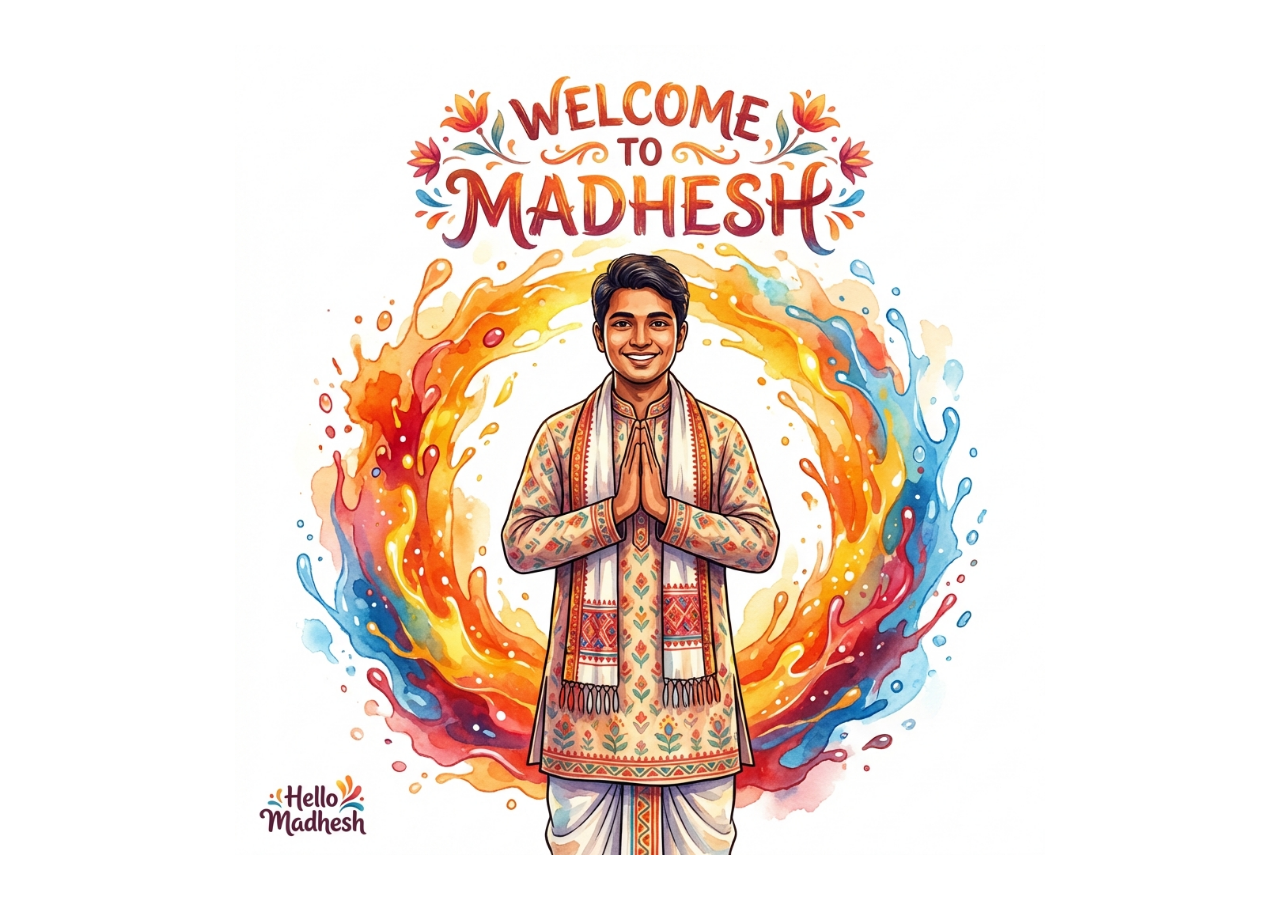
==== Hello Madhesh/index.html @ fa02ec43 "files are added by dragging" ====
<!DOCTYPE html>
<html lang="en">

<head>
    <meta charset="UTF-8">
    <title>Hello Madhesh</title>
    <link rel="stylesheet" href="style.css">
</head>

<body>

    <!-- SPLASH SCREEN -->
    <div id="splash">
        <img src="welcome_splash.png" alt="Welcome to Madhesh">
    </div>

    <!-- MAIN CONTENT -->
    <div id="main" class="hidden">

        <header>
            <h1>Hello Madhesh</h1>
            <p>Tourist Guide of Madhesh Province</p>
        </header>

        <section id="districts">
            <h2>📍 Explore by District</h2>

            <div class="district-container">

                <div class="district" onclick="showPlaces('Dhanusha')">
                    <img src="https://images.moondeveloper.com/attractions/2025/01/22/6790d18ddd6cb.webp">
                    <h3>Dhanusha</h3>
                </div>

                <div class="district" onclick="showPlaces('Bara')">
                    <img
                        src="https://th.bing.com/th/id/OIP.F-PfX8aAdRhHDnGipuTgVgHaE8?w=251&h=180&c=7&r=0&o=7&dpr=1.3&pid=1.7&rm=3">
                    <h3>Bara</h3>
                </div>

                <div class="district" onclick="showPlaces('Saptari')">
                    <img
                        src="https://th.bing.com/th/id/OIP.SzguLOUXxqPVoja56ExTsgHaFj?w=207&h=180&c=7&r=0&o=7&dpr=1.3&pid=1.7&rm=3">
                    <h3>Saptari</h3>
                </div>

                <div class="district" onclick="showPlaces('Parsa')">
                    <img
                        src="https://th.bing.com/th/id/OIP.0TbloUaYwVNS57D6vArjcAHaE9?w=236&h=180&c=7&r=0&o=7&dpr=1.3&pid=1.7&rm=3">
                    <h3>Parsa</h3>
                </div>
                <div class="district" onclick="showPlaces('Mahottari')">
                    <img
                        src="https://th.bing.com/th/id/OIP.af5DdNE_FH39CmOqTOooGgAAAA?w=208&h=141&c=7&r=0&o=7&dpr=1.3&pid=1.7&rm=3">
                    <h3>Mahottari</h3>
                </div>
                <div class="district" onclick="showPlaces('Sarlahi')">
                    <img
                        src="[data-uri]">
                    <h3>Sarlahi</h3>
                </div>
                <div class="district" onclick="showPlaces('Rautahat')">
                    <img
                        src="https://th.bing.com/th/id/OIP.r-T7QycVGlU21omubU-sgQHaEK?w=291&h=180&c=7&r=0&o=7&dpr=1.3&pid=1.7&rm=3">
                    <h3>Rautahat</h3>
                </div>
                <div class="district" onclick="showPlaces('Siraha')">
                    <img src="https://i.ytimg.com/vi/9hmchQXgH5M/maxresdefault.jpg">
                    <h3>Siraha</h3>
                </div>

            </div>
        </section>

        <section id="places">
            <h2 id="districtTitle">Select a District</h2>
            <div id="placeList"></div>
        </section>

        <footer>
            <p>© 2026 Hello Madhesh | Tourism for All ❤️</p>
        </footer>

    </div>

    <script src="script.js"></script>
</body>

</html>
---- Hello Madhesh/style.css ----
body {
    margin: 0;
    font-family: Arial, sans-serif;
    background: linear-gradient(to right, #d9f2f2, #ffffff);
}

/* SPLASH */
#splash {
    position: fixed;
    width: 100%;
    height: 100vh;
    background: #ffffff;
    display: flex;
    justify-content: center;
    align-items: center;
    z-index: 10;
}

#splash img {
    max-width: 90%;
    max-height: 90vh;
    object-fit: contain;
    animation: fadeIn 1.5s ease-in-out;
}

@keyframes fadeIn {
    from {
        opacity: 0;
        transform: scale(0.9);
    }

    to {
        opacity: 1;
        transform: scale(1);
    }
}

.hidden {
    display: none;
}

/* HEADER */
header {
    text-align: center;
    padding: 20px;
    background: #008080;
    color: white;
}

/* DISTRICTS */
#districts {
    padding: 20px;
    text-align: center;
}

.district-container {
    display: flex;
    flex-wrap: wrap;
    justify-content: center;
}

.district {
    width: 250px;
    margin: 15px;
    background: white;
    border-radius: 10px;
    cursor: pointer;
    box-shadow: 0 4px 8px rgba(0, 0, 0, 0.2);
    transition: transform 0.3s;
}

.district:hover {
    transform: scale(1.05);
}

.district img {
    width: 100%;
    height: 160px;
    border-radius: 10px 10px 0 0;
    object-fit: cover;
}

.district h3 {
    padding: 10px;
}

/* PLACES */
#places {
    padding: 20px;
}

.place-card {
    background: white;
    padding: 15px;
    margin: 10px 0;
    border-left: 5px solid #008080;
}

/* FOOTER */
footer {
    text-align: center;
    background: #004d4d;
    color: white;
    padding: 10px;
}
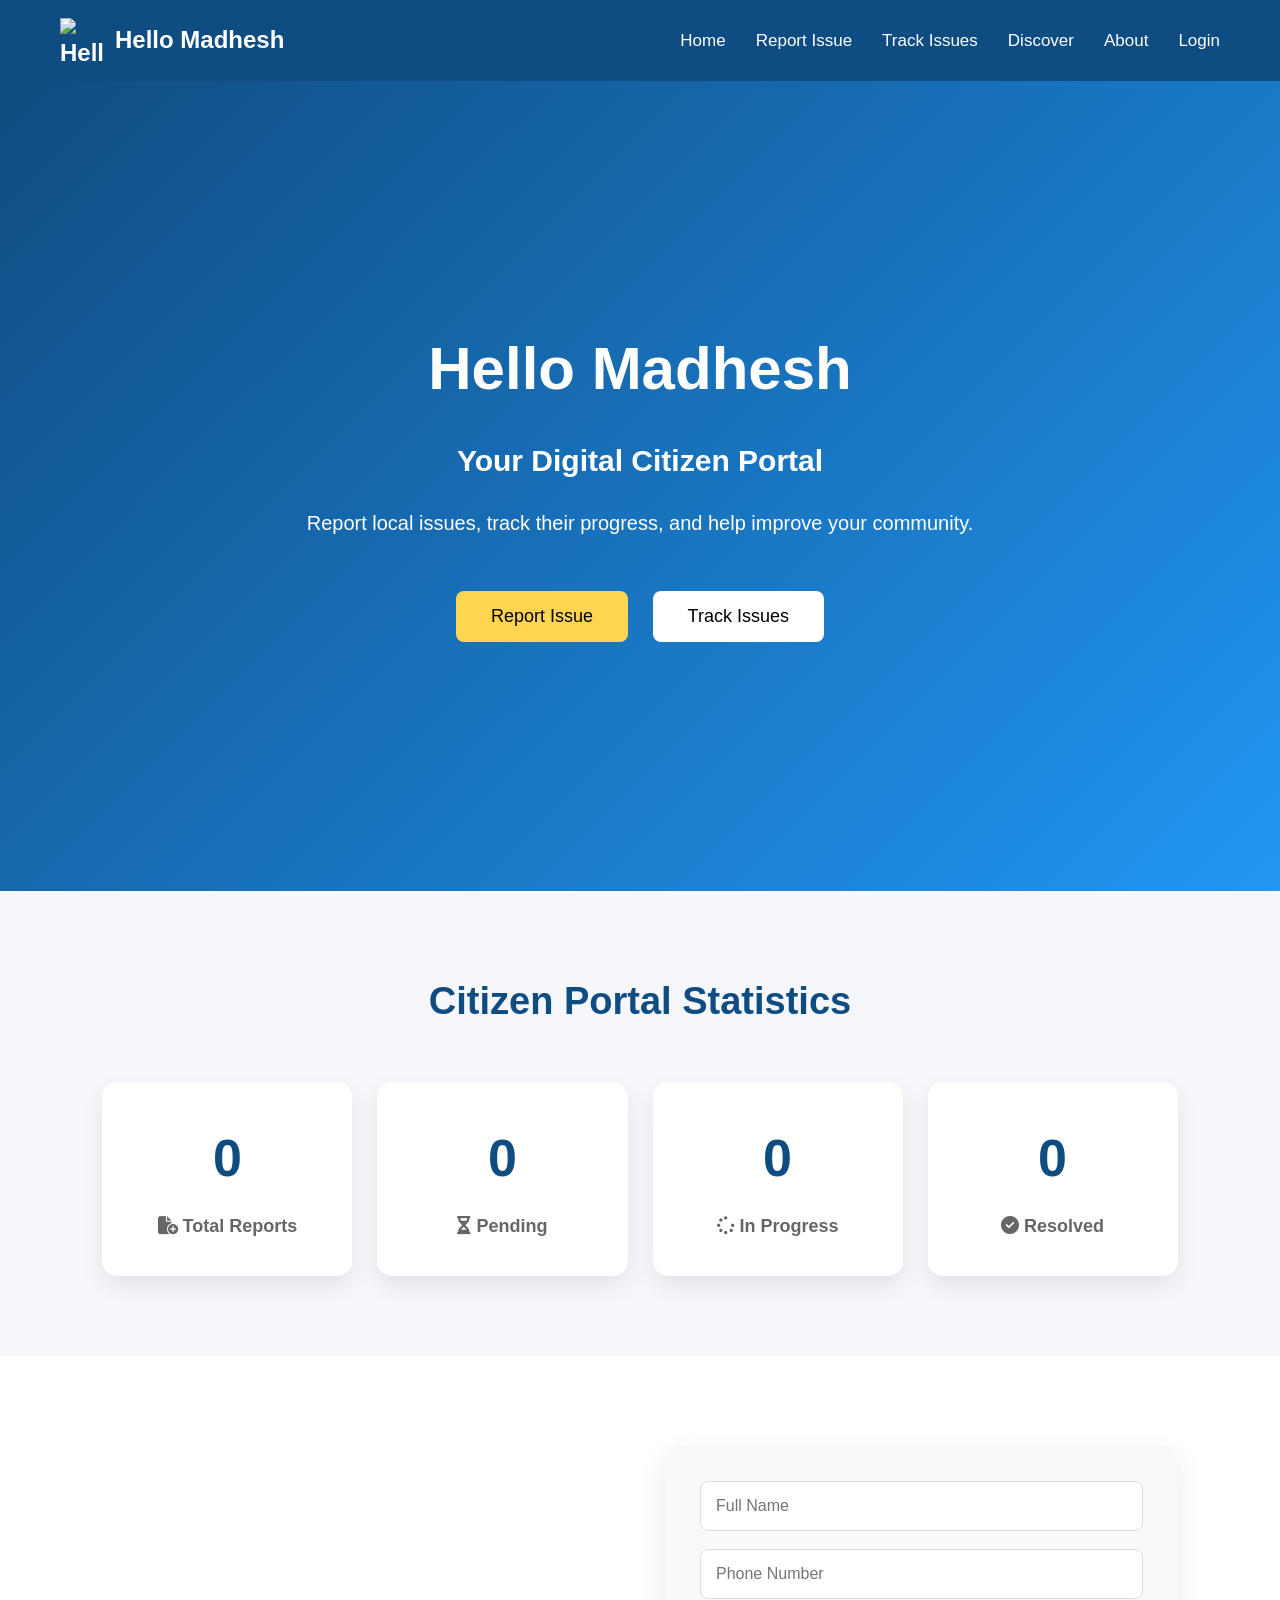
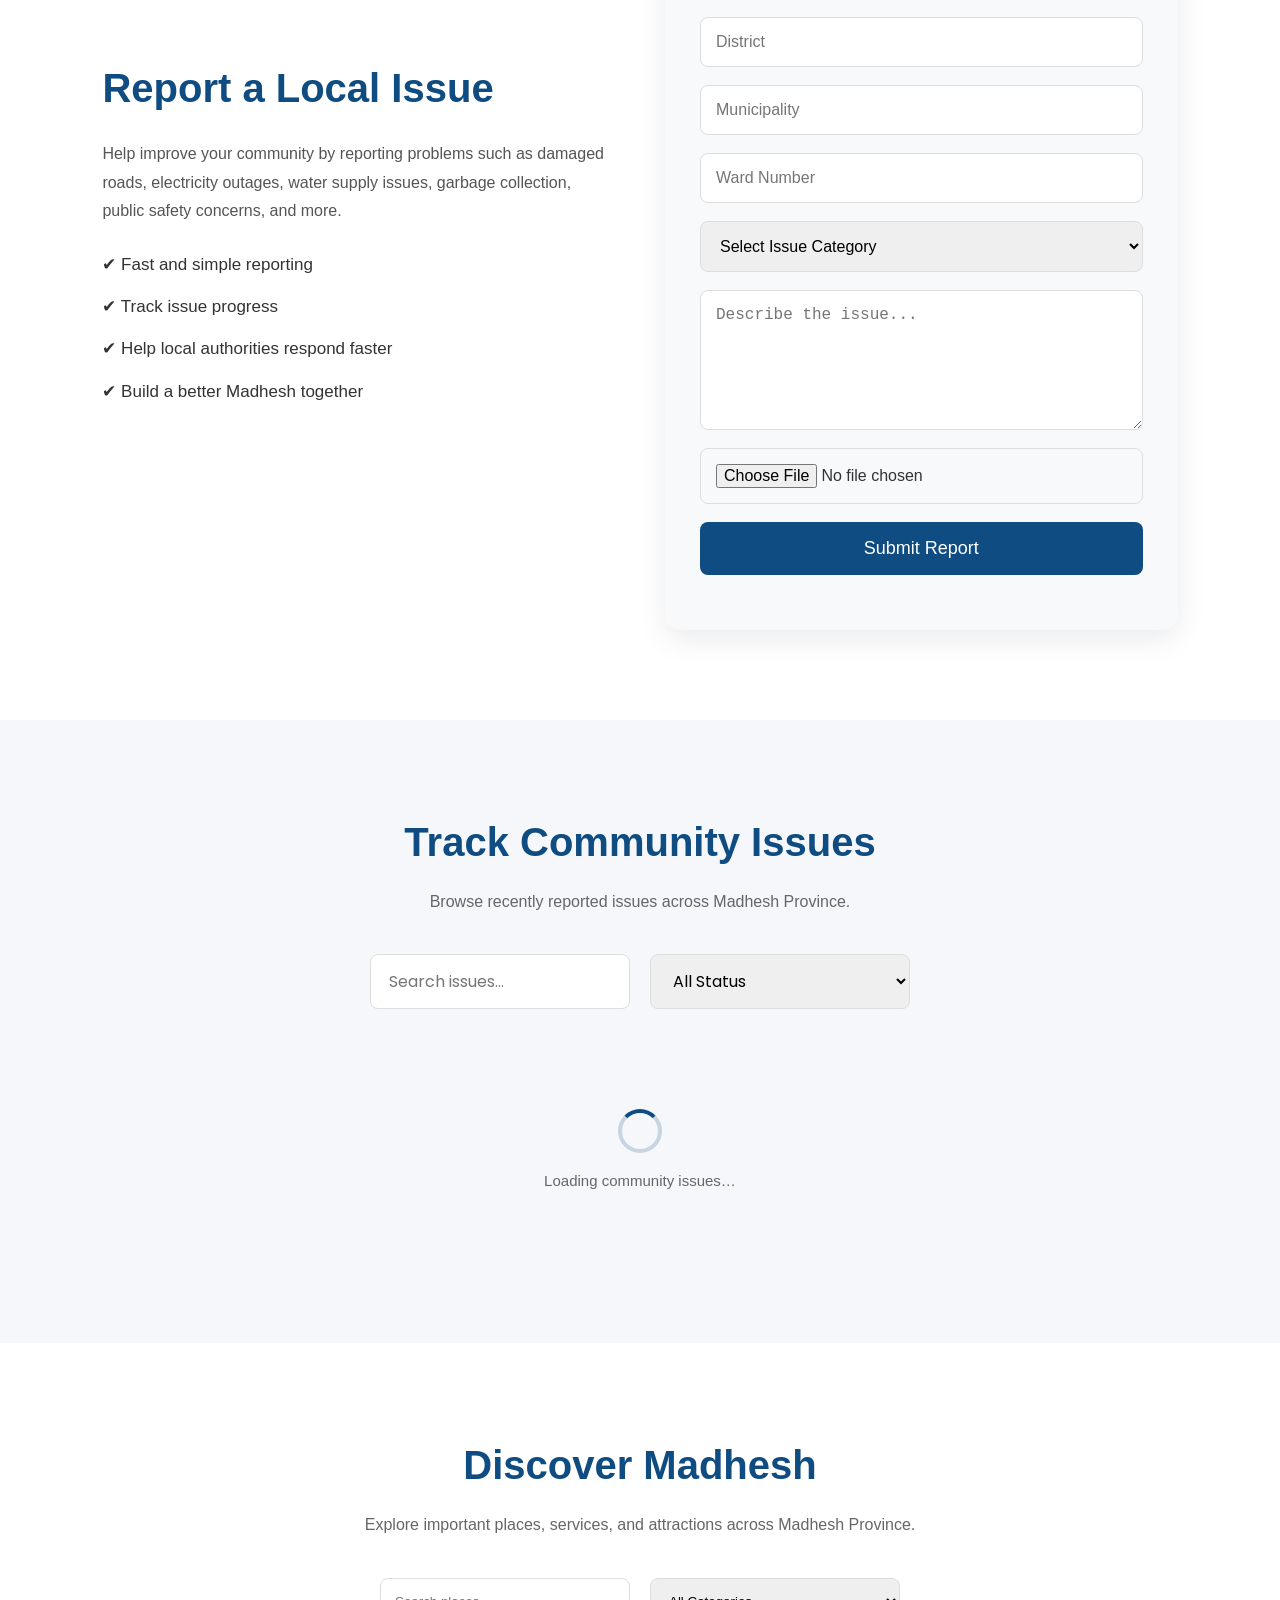
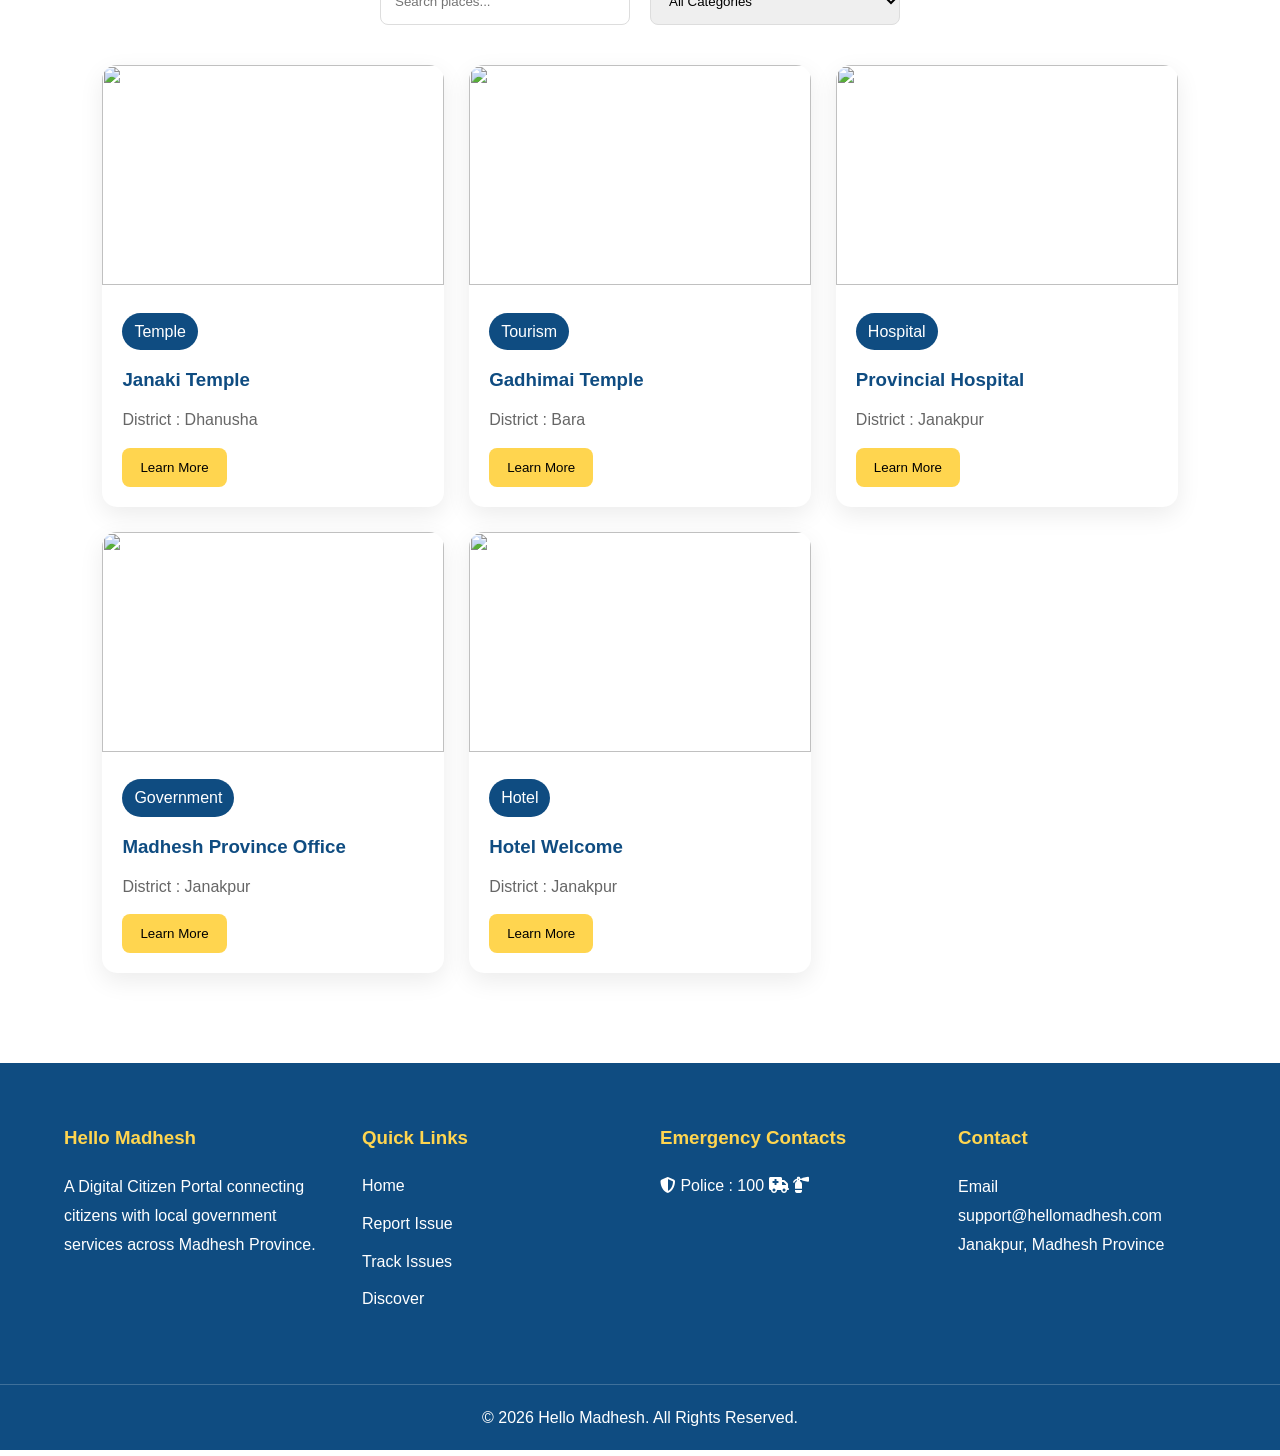
==== commit 225128b1: "Login" ====
--- a/Hello Madhesh/index.html
+++ b/Hello Madhesh/index.html
@@ -1,89 +1,434 @@
-<!DOCTYPE html>
-<html lang="en">
-
-<head>
-    <meta charset="UTF-8">
-    <title>Hello Madhesh</title>
-    <link rel="stylesheet" href="style.css">
-</head>
-
-<body>
-
-    <!-- SPLASH SCREEN -->
-    <div id="splash">
-        <img src="welcome_splash.png" alt="Welcome to Madhesh">
-    </div>
-
-    <!-- MAIN CONTENT -->
-    <div id="main" class="hidden">
-
-        <header>
-            <h1>Hello Madhesh</h1>
-            <p>Tourist Guide of Madhesh Province</p>
-        </header>
-
-        <section id="districts">
-            <h2>📍 Explore by District</h2>
-
-            <div class="district-container">
-
-                <div class="district" onclick="showPlaces('Dhanusha')">
-                    <img src="https://images.moondeveloper.com/attractions/2025/01/22/6790d18ddd6cb.webp">
-                    <h3>Dhanusha</h3>
-                </div>
-
-                <div class="district" onclick="showPlaces('Bara')">
-                    <img
-                        src="https://th.bing.com/th/id/OIP.F-PfX8aAdRhHDnGipuTgVgHaE8?w=251&h=180&c=7&r=0&o=7&dpr=1.3&pid=1.7&rm=3">
-                    <h3>Bara</h3>
-                </div>
-
-                <div class="district" onclick="showPlaces('Saptari')">
-                    <img
-                        src="https://th.bing.com/th/id/OIP.SzguLOUXxqPVoja56ExTsgHaFj?w=207&h=180&c=7&r=0&o=7&dpr=1.3&pid=1.7&rm=3">
-                    <h3>Saptari</h3>
-                </div>
-
-                <div class="district" onclick="showPlaces('Parsa')">
-                    <img
-                        src="https://th.bing.com/th/id/OIP.0TbloUaYwVNS57D6vArjcAHaE9?w=236&h=180&c=7&r=0&o=7&dpr=1.3&pid=1.7&rm=3">
-                    <h3>Parsa</h3>
-                </div>
-                <div class="district" onclick="showPlaces('Mahottari')">
-                    <img
-                        src="https://th.bing.com/th/id/OIP.af5DdNE_FH39CmOqTOooGgAAAA?w=208&h=141&c=7&r=0&o=7&dpr=1.3&pid=1.7&rm=3">
-                    <h3>Mahottari</h3>
-                </div>
-                <div class="district" onclick="showPlaces('Sarlahi')">
-                    <img
-                        src="[data-uri]">
-                    <h3>Sarlahi</h3>
-                </div>
-                <div class="district" onclick="showPlaces('Rautahat')">
-                    <img
-                        src="https://th.bing.com/th/id/OIP.r-T7QycVGlU21omubU-sgQHaEK?w=291&h=180&c=7&r=0&o=7&dpr=1.3&pid=1.7&rm=3">
-                    <h3>Rautahat</h3>
-                </div>
-                <div class="district" onclick="showPlaces('Siraha')">
-                    <img src="https://i.ytimg.com/vi/9hmchQXgH5M/maxresdefault.jpg">
-                    <h3>Siraha</h3>
-                </div>
-
-            </div>
-        </section>
-
-        <section id="places">
-            <h2 id="districtTitle">Select a District</h2>
-            <div id="placeList"></div>
-        </section>
-
-        <footer>
-            <p>© 2026 Hello Madhesh | Tourism for All ❤️</p>
-        </footer>
-
-    </div>
-
-    <script src="script.js"></script>
-</body>
-
+<!DOCTYPE html>
+<html lang="en">
+
+<head>
+
+    <meta charset="UTF-8">
+
+    <meta name="viewport" content="width=device-width, initial-scale=1.0">
+
+    <title>Hello Madhesh | Citizen Portal</title>
+
+    <link rel="stylesheet" href="css/style.css">
+    <link rel="stylesheet" href="css/navbar.css">
+    <link rel="stylesheet" href="css/hero.css">
+    <link rel="stylesheet" href="css/stats.css">
+    <link rel="stylesheet" href="css/report.css">
+    <link rel="stylesheet" href="css/dashboard.css">
+    <link rel="stylesheet" href="css/discover.css">
+    <link rel="stylesheet" href="css/footer.css">
+    <link rel="stylesheet" href="css/responsive.css">
+
+    <link rel="preconnect" href="https://fonts.googleapis.com">
+
+    <link rel="preconnect" href="https://fonts.gstatic.com" crossorigin>
+
+    <link href="https://fonts.googleapis.com/css2?family=Poppins:wght@300;400;500;600;700&display=swap"
+        rel="stylesheet">
+
+
+    <link rel="stylesheet" href="https://cdnjs.cloudflare.com/ajax/libs/font-awesome/6.7.2/css/all.min.css">
+    <link rel="stylesheet" href="css/hamburger.css">
+</head>
+
+<body>
+
+    <!-- Navbar -->
+    <header class="navbar">
+
+        <div class="logo">
+
+            <img src="assets/logo/logo.png" alt="Hello Madhesh">
+
+            <span>Hello Madhesh</span>
+
+        </div>
+
+        <nav>
+
+            <ul class="nav-links">
+
+                <li><a href="#home">Home</a></li>
+
+                <li><a href="#report">Report Issue</a></li>
+
+                <li><a href="#issues">Track Issues</a></li>
+
+                <li><a href="#discover">Discover</a></li>
+
+                <li><a href="#footer">About</a></li>
+
+                <li><a href="login.html" id="navLoginLink">Login</a></li>
+
+                <li id="navProfileItem" style="display:none;"><a href="profile.html" id="navProfileLink">My Profile</a></li>
+
+            </ul>
+
+
+            <div class="hamburger" id="hamburger">
+
+                <span></span>
+                <span></span>
+                <span></span>
+
+            </div>
+
+        </nav>
+
+    </header>
+
+    <!-- Hero -->
+    <section class="hero" id="home">
+
+        <div class="hero-content">
+
+            <h1>Hello Madhesh</h1>
+
+            <h2>Your Digital Citizen Portal</h2>
+
+            <p>
+
+                Report local issues, track their progress, and help improve your community.
+
+            </p>
+
+            <div class="hero-buttons">
+
+                <button>Report Issue</button>
+
+                <button>Track Issues</button>
+
+            </div>
+
+        </div>
+
+    </section>
+
+    <!-- Statistics -->
+    <section class="stats-section" id="stats">
+
+        <h2 class="section-title">Citizen Portal Statistics</h2>
+
+        <div class="stats-container">
+
+            <div class="stat-card">
+                <h3 id="totalReports">0</h3>
+                <p>
+
+                    <i class="fa-solid fa-file-circle-plus"></i>
+
+                    Total Reports
+
+                </p>
+            </div>
+
+            <div class="stat-card">
+                <h3 id="pendingReports">0</h3>
+                <p>
+
+                    <i class="fa-solid fa-hourglass-half"></i>
+
+                    Pending
+
+                </p>
+            </div>
+
+            <div class="stat-card">
+                <h3 id="progressReports">0</h3>
+                <p>
+
+                    <i class="fa-solid fa-spinner"></i>
+
+                    In Progress
+
+                </p>
+            </div>
+
+            <div class="stat-card">
+                <h3 id="resolvedReports">0</h3>
+                <p>
+
+                    <i class="fa-solid fa-circle-check"></i>
+
+                    Resolved
+
+                </p>
+            </div>
+
+        </div>
+
+    </section>
+
+    <!-- Report Issue -->
+    <section class="report-section" id="report">
+
+        <div class="report-container">
+
+            <div class="report-info">
+
+                <h2>Report a Local Issue</h2>
+
+                <p>
+                    Help improve your community by reporting problems such as damaged roads,
+                    electricity outages, water supply issues, garbage collection, public
+                    safety concerns, and more.
+                </p>
+
+                <ul>
+                    <li>✔ Fast and simple reporting</li>
+                    <li>✔ Track issue progress</li>
+                    <li>✔ Help local authorities respond faster</li>
+                    <li>✔ Build a better Madhesh together</li>
+                </ul>
+
+            </div>
+
+            <div class="report-form">
+
+                <form id="issueForm">
+
+                    <input type="text" id="name" placeholder="Full Name" required>
+
+                    <input type="tel" id="phone" placeholder="Phone Number" required>
+
+                    <input type="text" id="district" placeholder="District" required>
+
+                    <input type="text" id="municipality" placeholder="Municipality" required>
+
+                    <input type="text" id="ward" placeholder="Ward Number">
+
+                    <select id="category" required>
+
+                        <option value="">Select Issue Category</option>
+
+                        <option>Road Damage</option>
+
+                        <option>Electricity</option>
+
+                        <option>Water Supply</option>
+
+                        <option>Garbage</option>
+
+                        <option>Health</option>
+
+                        <option>Education</option>
+
+                        <option>Agriculture</option>
+
+                        <option>Environment</option>
+
+                        <option>Public Safety</option>
+
+                        <option>Other</option>
+
+                    </select>
+
+                    <textarea id="description" rows="6" placeholder="Describe the issue..." required></textarea>
+
+                    <input type="file" id="photo" accept="image/*">
+
+                    <button type="submit">
+
+                        Submit Report
+
+                    </button>
+
+                </form>
+
+                <p id="successMessage"></p>
+
+            </div>
+
+        </div>
+
+    </section>
+
+    <!-- Track Issues -->
+    <section class="issues-section" id="issues">
+
+        <div class="issues-header">
+
+            <h2>Track Community Issues</h2>
+
+            <p>
+                Browse recently reported issues across Madhesh Province.
+            </p>
+
+        </div>
+
+        <div class="issue-controls">
+
+            <input type="text" id="searchInput" placeholder="Search issues...">
+
+            <select id="statusFilter">
+
+                <option value="all">All Status</option>
+
+                <option value="Pending">Pending</option>
+
+                <option value="In Progress">In Progress</option>
+
+                <option value="Resolved">Resolved</option>
+
+            </select>
+
+        </div>
+
+        <div id="issuesContainer" class="issues-grid">
+
+        </div>
+
+    </section>
+
+    <!-- Discover -->
+    <section class="discover-section" id="discover">
+
+        <div class="discover-header">
+
+            <h2>Discover Madhesh</h2>
+
+            <p>
+                Explore important places, services, and attractions across Madhesh Province.
+            </p>
+
+        </div>
+
+        <div class="discover-controls">
+
+            <input type="text" id="placeSearch" placeholder="Search places...">
+
+            <select id="categorySelect">
+
+                <option value="all">All Categories</option>
+
+                <option value="Tourism">Tourism</option>
+
+                <option value="Hospital">Hospital</option>
+
+                <option value="Government">Government</option>
+
+                <option value="Temple">Temple</option>
+
+                <option value="Hotel">Hotel</option>
+
+            </select>
+
+        </div>
+
+        <div id="discoverContainer" class="discover-grid">
+
+        </div>
+
+    </section>
+
+    <!-- Footer -->
+    <footer class="footer" id="footer">
+
+        <div class="footer-container">
+
+            <div class="footer-column">
+
+                <h3>Hello Madhesh</h3>
+
+                <p>
+                    A Digital Citizen Portal connecting citizens with local government
+                    services across Madhesh Province.
+                </p>
+
+            </div>
+
+            <div class="footer-column">
+
+                <h3>Quick Links</h3>
+
+                <ul>
+
+                    <li><a href="#home">Home</a></li>
+
+                    <li><a href="#report">Report Issue</a></li>
+
+                    <li><a href="#issues">Track Issues</a></li>
+
+                    <li><a href="#discover">Discover</a></li>
+
+                </ul>
+
+            </div>
+
+            <div class="footer-column">
+
+                <h3>Emergency Contacts</h3>
+
+                <ul>
+
+                    <i class="fa-solid fa-shield-halved"></i>
+
+                    Police : 100
+
+                    <i class="fa-solid fa-truck-medical"></i>
+
+                    <i class="fa-solid fa-fire-extinguisher"></i>
+
+                </ul>
+
+            </div>
+
+            <div class="footer-column">
+
+                <h3>Contact</h3>
+
+                <p>Email</p>
+
+                <p>support@hellomadhesh.com</p>
+
+                <p>Janakpur, Madhesh Province</p>
+
+            </div>
+
+        </div>
+
+        <div class="footer-bottom">
+
+            © 2026 Hello Madhesh. All Rights Reserved.
+
+        </div>
+
+    </footer>
+    <!-- Toast notification (must be outside #topBtn) -->
+    <div id="toast"></div>
+
+    <!-- Back to top button -->
+    <button id="topBtn" aria-label="Back to top">
+        <i class="fa-solid fa-arrow-up"></i>
+    </button>
+
+    <!-- Full-screen loading overlay -->
+    <div id="loadingOverlay">
+        <div class="overlay-spinner"></div>
+        <p id="loadingLabel">Loading...</p>
+    </div>
+    <script src="https://cdn.jsdelivr.net/npm/@supabase/supabase-js@2"></script>
+
+    <script src="js/supabase.js"></script>
+    <script src="js/navigation.js"></script>
+    <script src="js/report.js"></script>
+    <script src="js/dashboard.js"></script>
+    <script src="js/app.js"></script>
+
+    <script>
+        // Update navbar based on login state
+        (async () => {
+            const { data } = await supabase.auth.getSession();
+            const loginLink   = document.getElementById("navLoginLink");
+            const profileItem = document.getElementById("navProfileItem");
+            if (data.session) {
+                if (loginLink) loginLink.parentElement.style.display = "none";
+                if (profileItem) profileItem.style.display = "block";
+            }
+        })();
+    </script>
+
+
+</body>
+
 </html>
--- a/Hello Madhesh/css/style.css
+++ b/Hello Madhesh/css/style.css
@@ -0,0 +1,97 @@
+/* ============================================================
+   style.css – Global Styles, Toast, Loading Overlay, Top Button
+   ============================================================ */
+
+html {
+    scroll-behavior: smooth;
+}
+
+body {
+    margin: 0;
+    background: #ffffff;
+    font-family: 'Poppins', sans-serif;
+    line-height: 1.6;
+    color: #333;
+}
+
+section {
+    scroll-margin-top: 90px;
+}
+
+/* ── Back to Top Button ─────────────────────────────────────── */
+#topBtn {
+    position: fixed;
+    right: 25px;
+    bottom: 25px;
+    width: 55px;
+    height: 55px;
+    border: none;
+    border-radius: 50%;
+    background: #0F4C81;
+    color: white;
+    cursor: pointer;
+    font-size: 20px;
+    display: none;
+    box-shadow: 0 5px 15px rgba(0, 0, 0, .2);
+    transition: .3s;
+    z-index: 1000;
+}
+
+#topBtn:hover {
+    background: #08355d;
+    transform: translateY(-3px);
+}
+
+/* ── Toast Notification ─────────────────────────────────────── */
+#toast {
+    position: fixed;
+    bottom: 95px;
+    right: 25px;
+    background: #27ae60;
+    color: white;
+    padding: 15px 25px;
+    border-radius: 8px;
+    opacity: 0;
+    transition: opacity 0.4s ease;
+    pointer-events: none;
+    font-weight: 600;
+    z-index: 9999;
+    max-width: 320px;
+    font-size: 15px;
+    box-shadow: 0 5px 20px rgba(0,0,0,0.15);
+}
+
+/* ── Full-screen Loading Overlay ────────────────────────────── */
+#loadingOverlay {
+    display: none; /* Shown via JS: setLoading(true) */
+    position: fixed;
+    inset: 0;
+    background: rgba(15, 76, 129, 0.15);
+    backdrop-filter: blur(4px);
+    z-index: 8888;
+    flex-direction: column;
+    align-items: center;
+    justify-content: center;
+    gap: 16px;
+}
+
+#loadingOverlay p {
+    color: #0F4C81;
+    font-weight: 600;
+    font-size: 16px;
+    margin: 0;
+}
+
+/* Spinner ring */
+.overlay-spinner {
+    width: 52px;
+    height: 52px;
+    border: 5px solid rgba(15, 76, 129, 0.2);
+    border-top-color: #0F4C81;
+    border-radius: 50%;
+    animation: spin 0.8s linear infinite;
+}
+
+@keyframes spin {
+    to { transform: rotate(360deg); }
+}
--- a/Hello Madhesh/css/navbar.css
+++ b/Hello Madhesh/css/navbar.css
@@ -0,0 +1,205 @@
+* {
+    margin: 0;
+    padding: 0;
+    box-sizing: border-box;
+}
+
+body {
+
+    font-family: Arial, sans-serif;
+}
+
+.navbar {
+
+    display: flex;
+
+    justify-content: space-between;
+
+    align-items: center;
+
+    padding: 18px 60px;
+
+    background: #0F4C81;
+
+    color: white;
+
+    position: sticky;
+
+    top: 0;
+
+    z-index: 1000;
+}
+
+.logo {
+
+    display: flex;
+
+    align-items: center;
+
+    gap: 10px;
+
+    font-weight: 700;
+
+    font-size: 24px;
+
+}
+
+.logo img {
+
+    width: 45px;
+
+    height: 45px;
+
+}
+
+.logo span {
+
+    color: white;
+
+}
+
+.nav-links {
+
+    display: flex;
+
+    list-style: none;
+
+    gap: 30px;
+}
+
+.nav-links a {
+
+    color: white;
+
+    text-decoration: none;
+
+    font-size: 17px;
+
+    transition: .3s;
+}
+
+.nav-links a:hover {
+
+    color: #FFD54F;
+}
+
+nav {
+    display: flex;
+    align-items: center;
+}
+
+.hamburger {
+
+    display: none;
+
+    flex-direction: column;
+
+    cursor: pointer;
+
+    gap: 6px;
+
+    margin-left: 25px;
+}
+
+.hamburger span {
+
+    width: 28px;
+
+    height: 3px;
+
+    background: white;
+
+    border-radius: 5px;
+
+    transition: .3s;
+}
+
+/* Mobile */
+
+@media(max-width:768px) {
+
+    .navbar {
+
+        padding: 15px 25px;
+
+    }
+
+    nav {
+
+        width: 100%;
+
+        justify-content: flex-end;
+
+    }
+
+    .nav-links {
+
+        position: absolute;
+
+        top: 72px;
+
+        left: 0;
+
+        width: 100%;
+
+        background: #0F4C81;
+
+        display: flex;
+
+        flex-direction: column;
+
+        align-items: center;
+
+        gap: 0;
+
+        max-height: 0;
+
+        overflow: hidden;
+
+        transition: max-height .4s ease;
+
+    }
+
+    .nav-links li {
+
+        width: 100%;
+
+        text-align: center;
+
+        padding: 18px 0;
+
+        border-top: 1px solid rgba(255, 255, 255, .15);
+
+    }
+
+    .nav-links.active {
+
+        max-height: 400px;
+
+    }
+
+    .hamburger {
+
+        display: flex;
+
+    }
+
+}
+
+.hamburger.active span:nth-child(1) {
+
+    transform: rotate(45deg) translate(6px, 6px);
+
+}
+
+.hamburger.active span:nth-child(2) {
+
+    opacity: 0;
+
+}
+
+.hamburger.active span:nth-child(3) {
+
+    transform: rotate(-45deg) translate(7px, -7px);
+
+}
--- a/Hello Madhesh/css/hero.css
+++ b/Hello Madhesh/css/hero.css
@@ -0,0 +1,80 @@
+.hero {
+
+    height: 90vh;
+
+    background: linear-gradient(135deg, #0F4C81, #2196F3);
+
+    display: flex;
+
+    justify-content: center;
+
+    align-items: center;
+
+    text-align: center;
+
+    color: white;
+
+    padding: 40px;
+}
+
+.hero h1 {
+
+    font-size: 60px;
+
+    margin-bottom: 20px;
+}
+
+.hero h2 {
+
+    font-size: 30px;
+
+    margin-bottom: 20px;
+}
+
+.hero p {
+
+    font-size: 20px;
+
+    max-width: 700px;
+
+    margin: auto;
+
+    line-height: 1.8;
+}
+
+.hero-buttons {
+
+    margin-top: 40px;
+}
+
+.hero button {
+
+    padding: 15px 35px;
+
+    margin: 10px;
+
+    border: none;
+
+    border-radius: 8px;
+
+    cursor: pointer;
+
+    font-size: 18px;
+
+    transition: .3s;
+}
+
+.hero button:first-child {
+
+    background: #FFD54F;
+}
+
+.hero button:last-child {
+
+    background: white;
+}
+
+.hero button:hover {
+
+    transform: translateY(-4px);
+}
--- a/Hello Madhesh/css/stats.css
+++ b/Hello Madhesh/css/stats.css
@@ -0,0 +1,68 @@
+.stats-section {
+
+    padding: 80px 8%;
+
+    background: #f5f7fa;
+
+    text-align: center;
+}
+
+.section-title {
+
+    font-size: 38px;
+
+    color: #0F4C81;
+
+    margin-bottom: 50px;
+
+    font-weight: 700;
+}
+
+.stats-container {
+
+    display: grid;
+
+    grid-template-columns: repeat(auto-fit, minmax(220px, 1fr));
+
+    gap: 25px;
+}
+
+.stat-card {
+
+    background: white;
+
+    padding: 35px;
+
+    border-radius: 15px;
+
+    box-shadow: 0 10px 25px rgba(0, 0, 0, .08);
+
+    transition: .3s;
+
+    cursor: pointer;
+}
+
+.stat-card:hover {
+
+    transform: translateY(-8px);
+
+    box-shadow: 0 20px 40px rgba(0, 0, 0, .12);
+}
+
+.stat-card h3 {
+
+    font-size: 52px;
+
+    color: #0F4C81;
+
+    margin-bottom: 12px;
+}
+
+.stat-card p {
+
+    font-size: 18px;
+
+    color: #666;
+
+    font-weight: 600;
+}
--- a/Hello Madhesh/css/report.css
+++ b/Hello Madhesh/css/report.css
@@ -0,0 +1,124 @@
+.report-section {
+
+    padding: 90px 8%;
+
+    background: white;
+}
+
+.report-container {
+
+    display: grid;
+
+    grid-template-columns: 1fr 1fr;
+
+    gap: 50px;
+
+    align-items: center;
+}
+
+.report-info h2 {
+
+    font-size: 40px;
+
+    color: #0F4C81;
+
+    margin-bottom: 20px;
+}
+
+.report-info p {
+
+    color: #555;
+
+    line-height: 1.8;
+
+    margin-bottom: 25px;
+}
+
+.report-info ul {
+
+    list-style: none;
+}
+
+.report-info li {
+
+    margin-bottom: 15px;
+
+    font-size: 17px;
+}
+
+.report-form {
+
+    background: #f8f9fb;
+
+    padding: 35px;
+
+    border-radius: 15px;
+
+    box-shadow: 0 10px 30px rgba(0, 0, 0, .08);
+}
+
+.report-form form {
+
+    display: flex;
+
+    flex-direction: column;
+
+    gap: 18px;
+}
+
+.report-form input,
+.report-form select,
+.report-form textarea {
+
+    padding: 15px;
+
+    border: 1px solid #ddd;
+
+    border-radius: 8px;
+
+    font-size: 16px;
+
+    outline: none;
+}
+
+.report-form input:focus,
+.report-form select:focus,
+.report-form textarea:focus {
+
+    border-color: #0F4C81;
+}
+
+.report-form button {
+
+    background: #0F4C81;
+
+    color: white;
+
+    padding: 16px;
+
+    border: none;
+
+    border-radius: 8px;
+
+    cursor: pointer;
+
+    font-size: 18px;
+
+    transition: .3s;
+}
+
+.report-form button:hover {
+
+    background: #08355d;
+}
+
+#successMessage {
+
+    margin-top: 20px;
+
+    color: green;
+
+    font-weight: bold;
+
+    text-align: center;
+}
--- a/Hello Madhesh/css/dashboard.css
+++ b/Hello Madhesh/css/dashboard.css
@@ -0,0 +1,214 @@
+/* ============================================================
+   dashboard.css – Track Community Issues Section
+   ============================================================ */
+
+.issues-section {
+    padding: 90px 8%;
+    background: #f5f7fa;
+}
+
+.issues-header {
+    text-align: center;
+    margin-bottom: 40px;
+}
+
+.issues-header h2 {
+    font-size: 40px;
+    color: #0F4C81;
+    margin-bottom: 15px;
+}
+
+.issues-header p {
+    color: #666;
+}
+
+/* ── Controls Row ───────────────────────────────────────────── */
+.issue-controls {
+    display: flex;
+    justify-content: center;
+    gap: 20px;
+    flex-wrap: wrap;
+    margin-bottom: 40px;
+}
+
+.issue-controls input,
+.issue-controls select {
+    padding: 14px 18px;
+    border: 1px solid #ddd;
+    border-radius: 8px;
+    font-size: 16px;
+    width: 260px;
+    font-family: 'Poppins', sans-serif;
+    transition: border-color .2s;
+}
+
+.issue-controls input:focus,
+.issue-controls select:focus {
+    outline: none;
+    border-color: #0F4C81;
+}
+
+/* ── Issues Grid ────────────────────────────────────────────── */
+.issues-grid {
+    display: grid;
+    grid-template-columns: repeat(auto-fill, minmax(320px, 1fr));
+    gap: 25px;
+}
+
+/* ── Issue Card ─────────────────────────────────────────────── */
+.issue-card {
+    background: white;
+    border-radius: 15px;
+    overflow: hidden;
+    box-shadow: 0 8px 25px rgba(0, 0, 0, .08);
+    transition: transform .3s, box-shadow .3s;
+    display: flex;
+    flex-direction: column;
+}
+
+.issue-card:hover {
+    transform: translateY(-8px);
+    box-shadow: 0 16px 40px rgba(15, 76, 129, .15);
+}
+
+/* ── Card Image ─────────────────────────────────────────────── */
+.issue-image {
+    width: 100%;
+    height: 180px;
+    overflow: hidden;
+    background: #e8eef5;
+    display: flex;
+    align-items: center;
+    justify-content: center;
+}
+
+.issue-image img {
+    width: 100%;
+    height: 100%;
+    object-fit: cover;
+    transition: transform .4s;
+}
+
+.issue-card:hover .issue-image img {
+    transform: scale(1.05);
+}
+
+/* Placeholder when no image */
+.issue-image.no-image {
+    color: #b0bec5;
+    font-size: 40px;
+}
+
+/* ── Card Body ──────────────────────────────────────────────── */
+.issue-card-body {
+    padding: 20px;
+    flex: 1;
+    display: flex;
+    flex-direction: column;
+    gap: 10px;
+}
+
+/* ── Category + Status Row ──────────────────────────────────── */
+.issue-card-top {
+    display: flex;
+    justify-content: space-between;
+    align-items: center;
+    flex-wrap: wrap;
+    gap: 8px;
+}
+
+/* Category badge */
+.category-badge {
+    background: #e8f0fb;
+    color: #0F4C81;
+    padding: 5px 12px;
+    border-radius: 20px;
+    font-size: 13px;
+    font-weight: 600;
+}
+
+/* ── Status Badges ──────────────────────────────────────────── */
+.status {
+    display: inline-block;
+    padding: 5px 14px;
+    border-radius: 30px;
+    color: white;
+    font-size: 13px;
+    font-weight: 600;
+}
+
+.pending  { background: #f39c12; }
+.progress { background: #3498db; }
+.resolved { background: #27ae60; }
+
+/* ── Description ────────────────────────────────────────────── */
+.issue-description {
+    color: #555;
+    font-size: 14px;
+    line-height: 1.7;
+    margin: 0;
+    flex: 1;
+}
+
+/* ── Card Meta (location + date) ────────────────────────────── */
+.issue-card-meta {
+    display: flex;
+    justify-content: space-between;
+    flex-wrap: wrap;
+    gap: 6px;
+    font-size: 13px;
+    color: #888;
+    border-top: 1px solid #f0f0f0;
+    padding-top: 10px;
+    margin-top: auto;
+}
+
+.issue-card-meta i {
+    margin-right: 4px;
+    color: #0F4C81;
+}
+
+/* ── Empty State ────────────────────────────────────────────── */
+.empty-state {
+    grid-column: 1 / -1;
+    text-align: center;
+    padding: 60px 20px;
+    color: #aaa;
+}
+
+.empty-state i {
+    font-size: 48px;
+    margin-bottom: 16px;
+    display: block;
+}
+
+.empty-state.error { color: #e74c3c; }
+
+/* ── Dashboard Loading State ────────────────────────────────── */
+.dashboard-loading {
+    grid-column: 1 / -1;
+    text-align: center;
+    padding: 60px 20px;
+    color: #0F4C81;
+}
+
+.dashboard-loading p {
+    margin-top: 16px;
+    font-size: 15px;
+    color: #666;
+}
+
+/* Inline spinner for dashboard */
+.spinner {
+    width: 44px;
+    height: 44px;
+    border: 4px solid rgba(15, 76, 129, 0.2);
+    border-top-color: #0F4C81;
+    border-radius: 50%;
+    animation: spin 0.8s linear infinite;
+    margin: 0 auto;
+}
+
+@keyframes spin {
+    to { transform: rotate(360deg); }
+}
--- a/Hello Madhesh/css/discover.css
+++ b/Hello Madhesh/css/discover.css
@@ -0,0 +1,135 @@
+.discover-section {
+
+    padding: 90px 8%;
+
+    background: white;
+}
+
+.discover-header {
+
+    text-align: center;
+
+    margin-bottom: 40px;
+}
+
+.discover-header h2 {
+
+    font-size: 40px;
+
+    color: #0F4C81;
+
+    margin-bottom: 15px;
+}
+
+.discover-header p {
+
+    color: #666;
+}
+
+.discover-controls {
+
+    display: flex;
+
+    justify-content: center;
+
+    gap: 20px;
+
+    flex-wrap: wrap;
+
+    margin-bottom: 40px;
+}
+
+.discover-controls input,
+.discover-controls select {
+
+    padding: 14px;
+
+    width: 250px;
+
+    border-radius: 8px;
+
+    border: 1px solid #ddd;
+}
+
+.discover-grid {
+
+    display: grid;
+
+    grid-template-columns: repeat(auto-fit, minmax(300px, 1fr));
+
+    gap: 25px;
+}
+
+.place-card {
+
+    background: white;
+
+    border-radius: 15px;
+
+    overflow: hidden;
+
+    box-shadow: 0 8px 25px rgba(0, 0, 0, .08);
+
+    transition: .3s;
+}
+
+.place-card:hover {
+
+    transform: translateY(-8px);
+}
+
+.place-card img {
+
+    width: 100%;
+
+    height: 220px;
+
+    object-fit: cover;
+}
+
+.place-content {
+
+    padding: 20px;
+}
+
+.place-content h3 {
+
+    color: #0F4C81;
+
+    margin-bottom: 12px;
+}
+
+.place-content p {
+
+    color: #666;
+
+    margin-bottom: 15px;
+}
+
+.place-content span {
+
+    display: inline-block;
+
+    background: #0F4C81;
+
+    color: white;
+
+    padding: 6px 12px;
+
+    border-radius: 20px;
+
+    margin-bottom: 15px;
+}
+
+.place-content button {
+
+    background: #FFD54F;
+
+    border: none;
+
+    padding: 12px 18px;
+
+    border-radius: 8px;
+
+    cursor: pointer;
+}
--- a/Hello Madhesh/css/footer.css
+++ b/Hello Madhesh/css/footer.css
@@ -0,0 +1,68 @@
+.footer {
+
+    background: #0F4C81;
+
+    color: white;
+
+    padding-top: 60px;
+}
+
+.footer-container {
+
+    width: 90%;
+
+    margin: auto;
+
+    display: grid;
+
+    grid-template-columns: repeat(auto-fit, minmax(220px, 1fr));
+
+    gap: 40px;
+
+    padding-bottom: 40px;
+}
+
+.footer-column h3 {
+
+    margin-bottom: 20px;
+
+    color: #FFD54F;
+}
+
+.footer-column p {
+
+    line-height: 1.8;
+}
+
+.footer-column ul {
+
+    list-style: none;
+}
+
+.footer-column li {
+
+    margin-bottom: 12px;
+}
+
+.footer-column a {
+
+    color: white;
+
+    text-decoration: none;
+}
+
+.footer-column a:hover {
+
+    color: #FFD54F;
+}
+
+.footer-bottom {
+
+    text-align: center;
+
+    border-top: 1px solid rgba(255, 255, 255, .2);
+
+    padding: 20px;
+
+    margin-top: 20px;
+}
--- a/Hello Madhesh/css/responsive.css
+++ b/Hello Madhesh/css/responsive.css
@@ -0,0 +1,107 @@
+@media(max-width:992px) {
+
+    .report-container {
+
+        grid-template-columns: 1fr;
+
+    }
+
+    .hero h1 {
+
+        font-size: 45px;
+
+    }
+
+    .hero h2 {
+
+        font-size: 26px;
+
+    }
+
+    .navbar {
+
+        padding: 15px 30px;
+
+    }
+
+    .nav-links {
+
+        gap: 15px;
+
+    }
+
+}
+
+@media(max-width:768px) {
+
+    .navbar {
+
+        flex-direction: column;
+
+    }
+
+    .nav-links {
+
+        flex-direction: column;
+
+        margin-top: 15px;
+
+    }
+
+    .hero {
+
+        height: auto;
+
+        padding: 100px 20px;
+
+    }
+
+    .hero h1 {
+
+        font-size: 36px;
+
+    }
+
+    .hero h2 {
+
+        font-size: 22px;
+
+    }
+
+    .hero p {
+
+        font-size: 17px;
+
+    }
+
+    .issue-controls,
+
+    .discover-controls {
+
+        flex-direction: column;
+
+        align-items: center;
+
+    }
+
+    .issue-controls input,
+
+    .issue-controls select,
+
+    .discover-controls input,
+
+    .discover-controls select {
+
+        width: 100%;
+
+        max-width: 400px;
+
+    }
+
+    .stats-container {
+
+        grid-template-columns: 1fr;
+
+    }
+
+}
